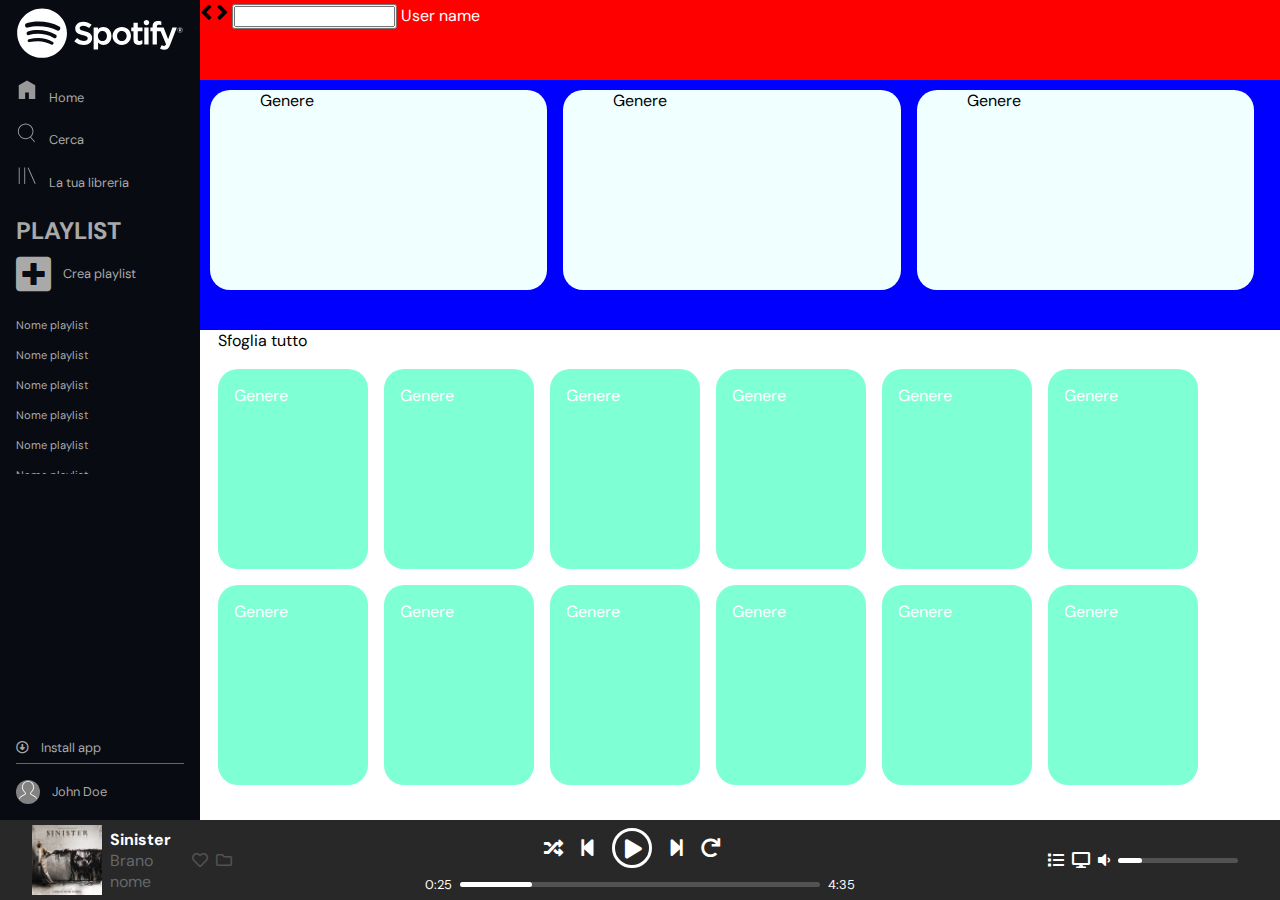
==== cerca.html @ 26ed7e85 "genre item's title position absolute" ====
<!DOCTYPE html>
<html lang="en">
<head>
    <meta charset="UTF-8">
    <meta http-equiv="X-UA-Compatible" content="IE=edge">
    <meta name="viewport" content="width=device-width, initial-scale=1.0">
    <!-- css -->
    <link rel="stylesheet" href="css/style.css">
    <link rel="stylesheet" href="css/search.css">
    <!-- cdnjs icons -->
    <link rel="stylesheet" href="https://cdnjs.cloudflare.com/ajax/libs/font-awesome/5.15.4/css/all.min.css" integrity="sha512-1ycn6IcaQQ40/MKBW2W4Rhis/DbILU74C1vSrLJxCq57o941Ym01SwNsOMqvEBFlcgUa6xLiPY/NS5R+E6ztJQ==" crossorigin="anonymous" referrerpolicy="no-referrer" />
    <!-- GOOGLE FONTS  -->
    <link rel="preconnect" href="https://fonts.googleapis.com">
    <link rel="preconnect" href="https://fonts.gstatic.com" crossorigin>
    <link href="https://fonts.googleapis.com/css2?family=DM+Sans:wght@400;500;700&display=swap" rel="stylesheet"> 
    <!-- title + icon -->
    <title>Boolify Cerca</title>
    <link  rel="shortcut icon" href="img/logo-small.svg" type="logo icon small">
</head>
<body>
    
    <!-- todo container(flex row) aside menu + main content -->
    <section class="flex">
        
        <!-- todo--- ASIDE MENU-->
        <aside class="aside flex ">
            
            <!-- TOP ASIDE MENU : Logo-Home-Playlist -->
            <div class="top-aside">
                
                <!-- LOGO(Aside menu) -->
                <div class="logo">
                    <img src="img/logo.svg" alt="logo spotify">
                    <div class="">
                        <!-- <i class="fab fa-spotify"></i>  -->
                        <object class="logo-spotify grey" data="img/logo-small.svg" type=""></object>
                    </div>
                </div>
                
                <!-- HOME (ASIDE MENU) -->
                <div class="home">
                    <ul>
                        <li>
                            <div class="border-left-line">
                                <object class="grey" data="img/home.svg" type=""></object>
                                <a href="#">Home</a>
                            </div>
                        </li>
                        
                        <li>
                            <div class="border-left-line">
                                <object data="img/search.svg" type=""></object>
                                <a href="cerca.html">Cerca</a>
                            </div>
                        </li>
                        
                        <li>
                            <div class="border-left-line">
                                <object data="img/libreria.svg" type=""></object>
                                <a href="index.html">La tua libreria</a>
                            </div>
                        </li>
                    </ul>
                </div>
                
                <!-- PLAYLIST (Playlist menu) -->
                <div class="playlist">
                    <h2>Playlist</h2>
                    <div class="new-playlist">
                        <i class="fas fa-plus-square"></i>
                        <a href="#">Crea playlist</a>
                    </div>
                    <ul>
                        <li>Nome playlist</li>
                        <li>Nome playlist</li>
                        <li>Nome playlist</li>
                        <li>Nome playlist</li>
                        <li>Nome playlist</li>
                        <li>Nome playlist</li>
                        <li>Nome playlist</li>
                    </ul>
                </div>
                
            </div>
            
            <!-- BOTTOM ASIDE MENU -->
            <div class="bottom-aside ">
                
                <!-- Install app icon  -->
                <div class="install-app border-bottom">
                    <i class="far fa-arrow-alt-circle-down"></i>
                    <a href="#">Install app</a>
                </div>
                
                <!-- User svg img icon  -->
                <div class="user">
                    <object data="img/profile.svg" type=""></object>
                    <a href="#">John Doe</a>
                </div>
                
            </div>
            
        </aside>
        
        <!-- todo--- MAIN content : TOP-BANNER - PLAYLISTS -->
        <section class="main-content">
            
            <div class="top-search">
                <i class="fas fa-angle-left"></i>
                <i class="fas fa-angle-right"></i>
                <button><input type="search"></button>
                <a href="#" class="user-btn">User name</a>
            </div>

            <div class="musical-genres ">

                <div class="container-top-genres flex">

                    <div class="top-genre-item relative">
                        <a href="#" class="absolute title-genre">Genere</a>
                    </div>

                    <div class="top-genre-item  relative">
                        <a href="#" class="absolute title-genre">Genere</a>
                    </div>

                    <div class="top-genre-item  relative">
                        <a href="#" class="absolute title-genre">Genere</a>
                    </div>
                </div>

                <div class="browse">
                    <a href="#">Sfoglia tutto</a>
                </div>

                <div class="container-all-genres flex">                 

                    <div class="genre-item relative">
                        <a href="#" class="absolute genre-item-title">Genere</a>
                    </div>

                    <div class="genre-item relative">
                        <a href="#" class="absolute genre-item-title">Genere</a>
                    </div>


                    <div class="genre-item relative">
                        <a href="#" class="absolute genre-item-title">Genere</a>
                    </div>


                    <div class="genre-item relative">
                        <a href="#" class="absolute genre-item-title">Genere</a>
                    </div>


                    <div class="genre-item relative">
                        <a href="#" class="absolute genre-item-title">Genere</a>
                    </div>


                    <div class="genre-item relative">
                        <a href="#" class="absolute genre-item-title">Genere</a>
                    </div>


                    <div class="genre-item relative">
                        <a href="#" class="absolute genre-item-title">Genere</a>
                    </div>


                    <div class="genre-item relative">
                        <a href="#" class="absolute genre-item-title">Genere</a>
                    </div>


                    <div class="genre-item relative">
                        <a href="#" class="absolute genre-item-title">Genere</a>
                    </div>

                    <div class="genre-item relative">
                        <a href="#" class="absolute genre-item-title">Genere</a>
                    </div>


                    <div class="genre-item relative">
                        <a href="#" class="absolute genre-item-title">Genere</a>
                    </div>

                    <div class="genre-item relative">
                        <a href="#" class="absolute genre-item-title">Genere</a>
                    </div>


                </div>

            </div>
            
        </section>
        
    </section>
    
</main>

<!-- todo-- BOTTOM nav bar fixed(vh)  -->
<footer class="flex bottom-bar">
    
    <!-- !LEFT PLAYER  -->
    <div class="footer-left flex">
        
        <!-- IMG ALBUM -->
        <img class="small-img" src="img/sinister.jpeg" alt="sinister play song">
        
        <!-- BRANO TITLE AND ARTIST -->
        <div class="flex-clm footer-brano-play">
            <h4>Sinister</h4>
            <p>Brano nome</p>
        </div>
        
        <!-- BRANO HEART AND FOLDER -->
        <div class="footer-brano-icons">
            <i class="far fa-heart"></i>
            <i class="far fa-folder"></i>
        </div>
        
    </div>
    
    <!-- ! FOOTER MIDDLE: TOP - BOTTOM -->
    <div class="footer-middle flex-clm ">
        
        <!-- FOOTER MIDDLE TOP PLAYER -->
        <div class="footer-middle-top flex">
            <i class="fas fa-random"></i>
            <i class="fas fa-step-backward"></i>
            <i class="fas fa-play"></i>
            <i class="fas fa-step-forward"></i>
            <i class="fas fa-redo"></i>
        </div>
        
        <!-- FOOTER MIDDLE BOTTOM PROGRESS BAR -->
        <div class="footer-middle-bottom flex">
            <span class="time">0:25</span>
            <div class="progress-bar-big">
                <div class="progress-time relative">
                    <div class="circle absolute">
                        
                    </div>
                </div>
            </div>
            <span class="time">4:35</sapn>
            </div>
            
        </div>
        
        <!-- ! FOOTER RIGHT : ICONS + SMALLER PROGRESS BAR -->
        <div class="footer-right flex">
            
            <!-- icons -->
            <i class="fas fa-list"></i>
            <i class="fas fa-desktop"></i>
            <i class="fas fa-volume-down"></i>
            
            <!-- smaller progress bar -->
            <div class="progress-bar-small">
                <div class="progress-time relative">
                    <div class="circle absolute">
                        
                    </div>
                </div>
            </div>
            
        </div>
        
    </footer>
    
</body>
</html>
---- css/style.css ----
*{
    box-sizing: border-box;
    margin: 0;
    padding: 0;
    font-family: 'DM Sans', sans-serif;
}
/* TODO --------------------COMMON PROPERTIES */
.flex{
    display:flex;
}

h1,h4{
    color: white;
}

p{
    color:#65676c;
}

.fas{
    font-size: 1.5rem;
}

.fa-plus-square{
    font-size: 2.5rem;
    vertical-align: middle;
}

.fa-arrow-alt-circle-down{
    font-size: 0.8rem;
    margin-bottom: .5rem;
}

.logo-spotify{
    display: none;
}

/* border bottom download icon (aside menu) */
.border-bottom{
    border-bottom:1px solid #65676c;
}

.flex-clm{
    display: flex;
    flex-direction: column;
}


/* TODO--------------------------------------------- */

/* ********************!SECTION ASIDE ************/
.aside{
    background-color: #080b12;
    width: 200px;
    height: calc(100vh - 80px);
    color:#a9a9a9;
    justify-content: space-between;
    flex-direction: column;
    overflow: hidden;
}

.aside a{
    text-decoration: none;
    color:#a9a9a9;
    margin-left: .5rem;
    font-size: .8rem;
}

.aside ul{
    list-style: none;
}

.aside object{
    width: 1.4rem;
    vertical-align: baseline;
    filter: invert(.4);
}


/* ?TOP ASIDE: PLAYLIST-LOGO- HOME */
.logo{
    padding:.5rem 1rem;
}

/* *border left on hover */
.border-left-line{
    padding:0 1rem;
}


.playlist{
    padding:0 1rem;
}

.home ul li, .playlist ul li{
    padding: .5rem 0;
    font-size: .7rem;
}


.playlist h2{
    text-transform: uppercase;
    margin-bottom: .5rem;
}


.playlist ul{
    height:calc((100vh - 80px) / 5) ;
    overflow-y: scroll;
    min-height: 32px;
}

.new-playlist{
    margin-bottom:1rem;
}

.home{
    margin-bottom: 1rem;
}

/* ?BOTTOM ASIDE USER AND INSTALL */
.bottom-aside{
    padding: 0 1rem;
}

.bottom-aside .install-app{
    margin-bottom: 1rem;
}

.user  object{
    border-radius: 50%;
    height: 1.5rem;
    width: 1.5rem;
    padding: 1px;
    vertical-align: middle;
    filter: invert(0);
    background-color:#828282;
}

.user{
    margin-bottom: 1rem;
}


/* *******************!SECTION MAIN CONTENT */
/* altezza contenuto centrale - altezza della bottom bar per fissarla */
main{
    height: calc(100vh - 80px);
}

/* scrolla solo la parte a destra  */
.main-content{
    width: calc(100vw - 200px);
    overflow-y: scroll; 
    height: calc(100vh - 80px);
}

/* *******? BANNER : RIGHT BUTTON  flex*/
.top-banner{
    height:80px;
    background-color: #080b12;
    justify-content:end;
    align-items: center;
    padding-right: 2rem;
}

.top-banner > a{
    text-decoration: none;
    color: white;
    text-transform: uppercase;
    font-size: .8rem;
}

/* link background  */
.top-banner > a{
    padding: .5rem 2rem;
    border: .1rem solid white;
    border-radius: 30px;
}

/* ********? MENU LINK CENTER  flex*******/
.list-menu{
    background-color: rgb(20, 25, 34);
    justify-content: center;
    padding: 1.5rem;
}

.list-menu > ul > li{
    list-style: none;
    display: inline-block;
    margin-right: 1rem;
}

.list-menu  li > a{
    text-decoration: none;
    text-transform: uppercase;
    color: #6e7176;
    font-size: .8rem;
}

/* **********?------CARDS-------- */

.playlists-rows{
    background-color:rgb(20, 25, 34);
    padding: 30px;
}

.card > h4,.card > p{
    text-align: center;
}

.title-playlists{
    padding: 10px;
}

/* *flex */ 
.container-cards{
    padding: 10px;
    gap:1.5% 3%;
    flex-wrap: wrap;
    margin-bottom: 2rem;
}
/* cards flex-items */
.card{
    width: calc(100% / 6);
    background-color: #1c222e;
    padding: 8px;
    border-radius: 20px;
    margin-bottom: 1rem;
} 

.card img{
    object-fit: contain;
    width: 100%;
    border-radius: 5%;
}

.img-circle{
    border-radius: 50%;
}


.card h4{
    margin-bottom: .5rem;
}


/* ******************!FOOTER BOTTOM NAV BAR */
/* ?Footer bottom bar flex */
.bottom-bar{
    width: 100%;
    height: 80px;
    min-height: 80px;
    background-color: #282828;
    justify-content: space-between;
    align-items: center;
    padding: 2rem;
}


.bottom-bar > .footer-right{
    width: 200px; 
    align-items: center;
}

.bottom-bar > .footer-left{
    width: 200px;
}


.bottom-bar > .footer-middle{
    width:600px;
}

/* ** size bottom bar's icon */
.bottom-bar i{
    color: white;
    font-size: 1rem;
}

/* ?-----------FOOTER LEFT----------*/
.footer-left{
    align-items: center;
}


.footer-left h4{
    color: white;
}

.footer-left .footer-brano-play{
    margin: 0 .5rem;
}


.footer-brano-icons{
    display: flex;
}

.footer-left .fa-heart{
    color: #525252;
    margin-right: .5rem;
}

.footer-left .fa-folder{
    color:#525252;
}

/* ? ------------FOOTER  MIDDLE--------*/

/* *FOOTER ICONS middle*/
.footer-right i,.footer-middle-top i{
    margin-right: .5rem;
}

.footer-middle-top{
    align-items: center;
    margin-bottom: .5rem;
}

.footer-middle-top > i{
    font-size: 1.2rem;
    margin-right: 1rem;
}

.footer-middle{
    align-items: center;
}


/* flex */
.footer-middle-bottom{
    align-items: center;
    justify-content: center;
    width: 100%;
}


.fa-play{
    width: 2.5rem;
    height: 2.5rem;
    text-align: center;
    vertical-align: middle;
    padding: .5rem 0rem 0 0.2rem;
    border-radius: 50%;
    border: 3px solid white;
}

/* **************** PROGRESS BAR and small circle  */
.progress-bar-big{
    width: 60%;
    min-width:3rem;
    height: 5px;
    border-radius: 30px;
    background-color: #525252;
}

.progress-bar-small{
    width: 60%;
    min-width:3rem;
    height: 5px;
    border-radius: 30px;
    background-color: #525252;
}

.progress-time{
    background-color: white;
    width:  20%;
    height: 5px;
    border-radius: 30px;
}

.circle{
    display: none;
    border-radius: 50%;
    width:1rem;
    height: 1rem;
    background-color:white;
    top: 50%;
    left: 50%;
    transform: translate(-50%,-50%);
    left: 100%;
}
/* ********************************** */

.time{
    margin:0 .5rem;
    font-size: .8rem;
    color: white;
}

.small-img{
    width: 70px;
}

.bottom-bar{
    overflow: hidden;
}

body{
    min-width: 50vh;
    min-height: 50vh;
}
/* todo  ++++++++++++++++++++++++++++++++ HOVER +++++++++++++++++++++++++++++++ */
.relative{
    position: relative;
}
.absolute{
    position: absolute;
}

.center-play{
    top: 50%;
    left: 50%;
    transform: translate(-50%, -50%);
    color: white;
    
    width: 3rem;
    height: 3rem;
    text-align: center;
    vertical-align: middle;
    padding: .5rem 0rem 0 0.2rem;
    border-radius: 50%;
    border: 3px solid white;
}

.container-img-relative > .fa-play{
    display: none;
}

.container-img-relative  > img:hover{
    filter: opacity(.5);
}
.container-img-relative:hover .center-play{
    display: block;
    pointer-events: none;
}

.card img:hover{
    filter: drop-shadow(10px 10px 10px black);
}

.top-banner > a:hover{
    transform: scale(1.3);
}

.list-menu a:hover, .aside a:hover,.playlist li:hover{
    color:white;
}

hr{
    display: none;
}

.list-menu li:hover hr{
    display: block;
    margin: 0 auto;
    width: 50%;
    color: #90d42d;
}

.home > ul > li:hover .border-left-line{
    border-left: 1px solid #90d42d;
}

.fa-play:hover{
    transform: scale(1.2);
}

.footer-left .fa-heart:hover{
    color:white;
}

.footer-left .fa-folder:hover{
    color:white;
}

.progress-time:hover .circle{
    display: block;
    
}

.progress-time:hover {
    background-color: #90d42d;
}



/* ! _____________________LARGE__________ */
@media screen and (min-width:992px) and (max-width:1199px) {
    
    /* ? img cards */
    .container-cards{
        padding: 10px;
        gap:1.5% 3%;
        flex-wrap: wrap;
        margin-bottom: 2rem;
    }
    /* ?cards flex-items */
    .card{
        width: calc(100% / 6);
        margin-bottom: 1rem;
        
    } 
    /* ?+++++++ */
}

/* !_____________________MEDIUM__________ */
@media  screen and (min-width:768px) and (max-width:991px) {

    /* ? LIST MENU  flex*/
    .list-menu{
        flex-wrap: wrap;
        justify-content: center;
    }
    
    .list-menu > ul{
        text-align: center;
    }

    .playlists-rows{
        padding: 0;
    }
    
    /* ? ----- CARDS IMG --- */

    .container-cards{
        padding: 10px;
        gap:0;
        flex-wrap: wrap;
    }
    /* cards flex-items */
    .card{
        width: calc((100% / 4) - 2rem);
        margin:0 .5rem 1rem;
    } 

    /* ?++++++ */
    
}

/* !_____________________SMALL___________ */
@media  screen and (min-width:577px) and (max-width:767px) {
    
    /* ? LIST MENU flex*/
    .list-menu{
        flex-wrap: wrap;
        justify-content: center;
    }
    
    .list-menu > ul{
        text-align: center;
    }

    .top-banner > a:hover{
        transform: scale(1.1);
    }
    
    /* ? cards img*/
    .container-cards{
        padding: 10px;
        gap:0;
        flex-wrap: wrap;
    }
    /* cards flex-items */
    .card{
        width: calc((100% / 2) - 2rem);
        margin:0 1rem 1rem;
    } 
    /* ? +++++++++ */
    
    /* ? FOOTER */
    
    .footer-left {
        flex: wrap;
    }
    
    .footer-brano-icons{
        flex-direction: column;
    }

    .footer-left .footer-brano-icons .fa-heart{
        margin:0 .3rem .3rem 0;
    }
}

/* !____________________EXTRA SMALL______ */
@media screen and (max-width:576px) {
    
    /* ?   ASIDE MENU--- */
    .aside{
        width: 50px;
        align-items: center;
        text-align: center;
    }
    
    .logo > img{
        display: none;
    }

    .home,.logo{
        margin-bottom: 0;
    }

    .logo{
        margin-bottom: 0;
        padding: .5rem 0 .5rem .5rem;
    }

    .border-left-line{
        padding-left:.9rem;
    }
    
    .logo-spotify{
        display:block;
        font-size: 1.5rem;
    }
    
    .aside a,.playlist{
        display: none;
    }
    
    /* border bottom download icon */
    .border-bottom{
        border-bottom: none;
    }

    .border-left-line{
        padding-left: .5rem;
    }
    
    /* ?  LIST MENU flex*/

    .top-banner > a:hover{
        transform: scale(1.1);
    }

    .list-menu{
        flex-wrap: wrap;
        justify-content: center;
    }
    
    .list-menu > ul{
        text-align: center;
    }

    .main-content{
        width: calc(100vw - 50px);
    }
    

    /* ? CARDS IMG */
    /* ?modifiche images-cards */

    .container-cards{
        padding: 10px;
        gap:0;
        flex-wrap: wrap;
    }

    /* cards flex-items */
    .card{
        width:calc((100% / 2) - 2rem);
        margin:0 1rem 2rem;
    } 

    .card img{
        width: 100%;
        object-fit: contain;
    }
    

    /*  ?-----FOOTER---- */

    footer{
        justify-content: center;
    }

    .footer-middle{
        margin: 0 .5rem;
    }
    .time{
        font-size: .7rem;
    }
    
    .footer-left{
        min-width: auto;
    }

    .footer-brano-icons{
        flex-direction: column;  
    }

    .footer-left .footer-brano-icons .fa-heart{
        margin:0 .3rem .3rem 0;
    }
    
}
---- css/search.css ----
a{
    text-decoration: none;
    color:white;
}

.top-search{
    height: 80px;
    background-color: red;
}

.container-top-genres{
    height: 250px;
    background-color: blue;
    padding: 10px;
}

.top-genre-item {
    height: 200px;
    width: 400px;
    border-radius: 20px; 
    background-color: azure;
    margin-right: 1rem;
}

.title-genre {
    top: 0;
    left: 50px;
    z-index: 1;
    color: black;
}

.browse a{
    color:black;
    padding: 10px;
    margin: .5rem;
}

.container-all-genres{
    padding: 10px;
    flex-wrap: wrap;
}

.genre-item{
    background-color: aquamarine;
    height: 200px;
    width: 150px;
    margin:.5rem .5rem ;
    border-radius: 20px;
}

.genre-item-title{
    top: 1rem;
    left: 1rem;
}
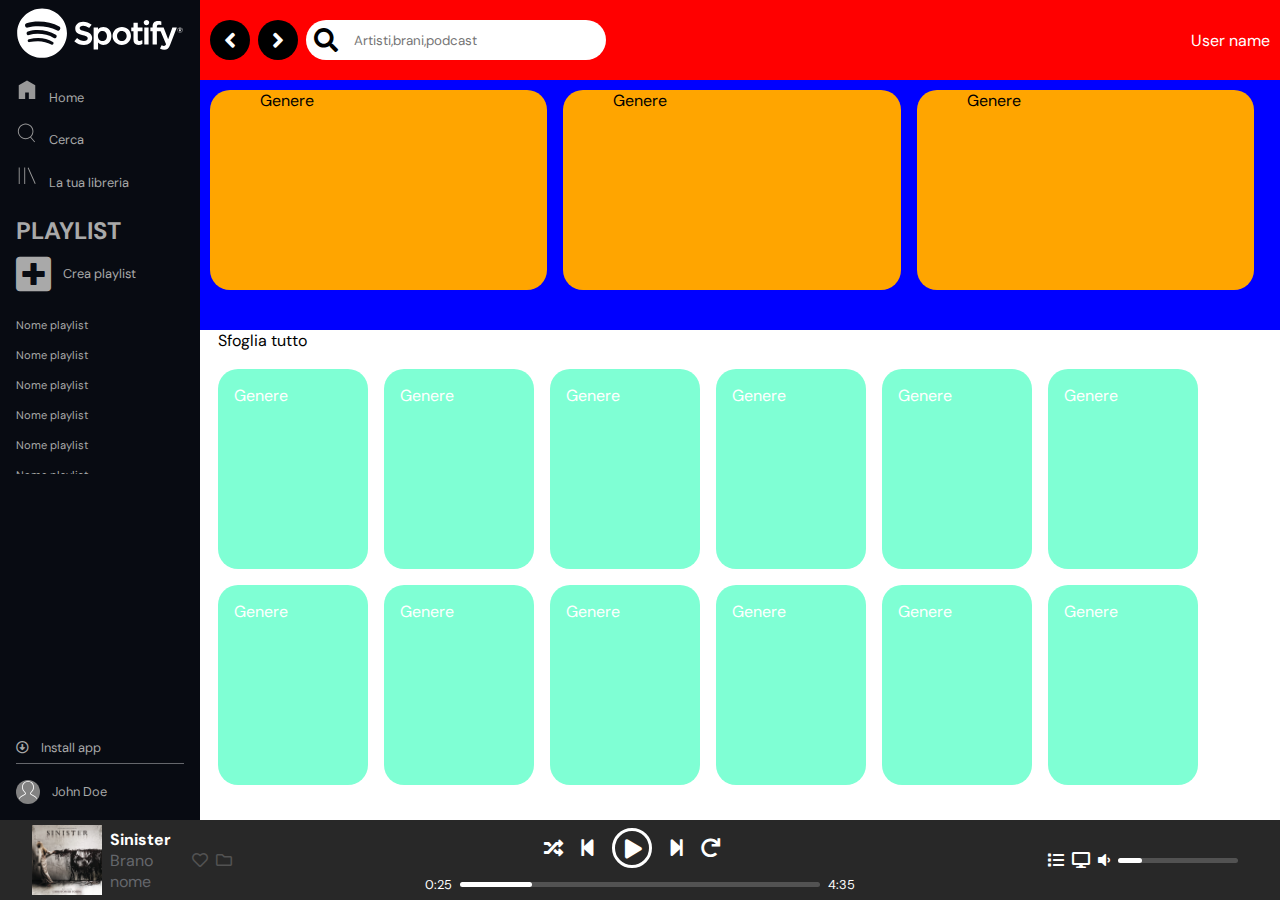
==== commit 0e799e91: "search bar and button" ====
--- a/cerca.html
+++ b/cerca.html
@@ -105,11 +105,20 @@
         <!-- todo--- MAIN content : TOP-BANNER - PLAYLISTS -->
         <section class="main-content">
             
-            <div class="top-search">
-                <i class="fas fa-angle-left"></i>
-                <i class="fas fa-angle-right"></i>
-                <button><input type="search"></button>
-                <a href="#" class="user-btn">User name</a>
+            <div class="top-search flex">
+                <div class="top-search-left-item flex">
+                    <i class="fas fa-angle-left"></i>
+                    <i class="fas fa-angle-right"></i>
+
+                    <div class="relative">
+                        <input class="absolute search-box" type="search" placeholder="Artisti,brani,podcast" >
+                        <i class="absolute fas fa-search"></i>
+                    </div>
+                </div>
+
+                <div class="top-search-right-item">
+                    <a href="#" class="user-btn">User name</a>
+                </div>
             </div>
 
             <div class="musical-genres ">
--- a/css/search.css
+++ b/css/search.css
@@ -3,22 +3,55 @@
     color:white;
 }
 
+/* !_________________________ SEARCH_____________ */
 .top-search{
     height: 80px;
     background-color: red;
+    justify-content: space-between;
+    align-items:center ;
+    padding: 10px;
 }
 
+.top-search-left-item > i{
+    background-color: black;
+    width: 2.5rem;
+    height: 2.5rem;
+    border-radius: 2.5rem;
+    text-align: center;
+    line-height: 2.5rem;
+    vertical-align: middle;
+    color: white;
+    margin-right: .5rem;
+}
+
+.top-search-left-item input{
+    border-radius: 20px;
+    height: 40px;
+    width: 300px;
+    border: none;
+    padding-left: 3rem;
+}
+
+.fa-search{
+    color: black;
+    height: 4rem;
+    padding: .5rem;
+}
+
+/* ! _______________YOUR TOP GENRES_____________*/
 .container-top-genres{
     height: 250px;
     background-color: blue;
     padding: 10px;
+    overflow-x: scroll;
+    flex-shrink: 0;
 }
 
 .top-genre-item {
     height: 200px;
     width: 400px;
     border-radius: 20px; 
-    background-color: azure;
+    background-color:orange;
     margin-right: 1rem;
 }
 
@@ -34,6 +67,8 @@
     padding: 10px;
     margin: .5rem;
 }
+
+/* ! _______________________ ALL GENRES_______________*/
 
 .container-all-genres{
     padding: 10px;
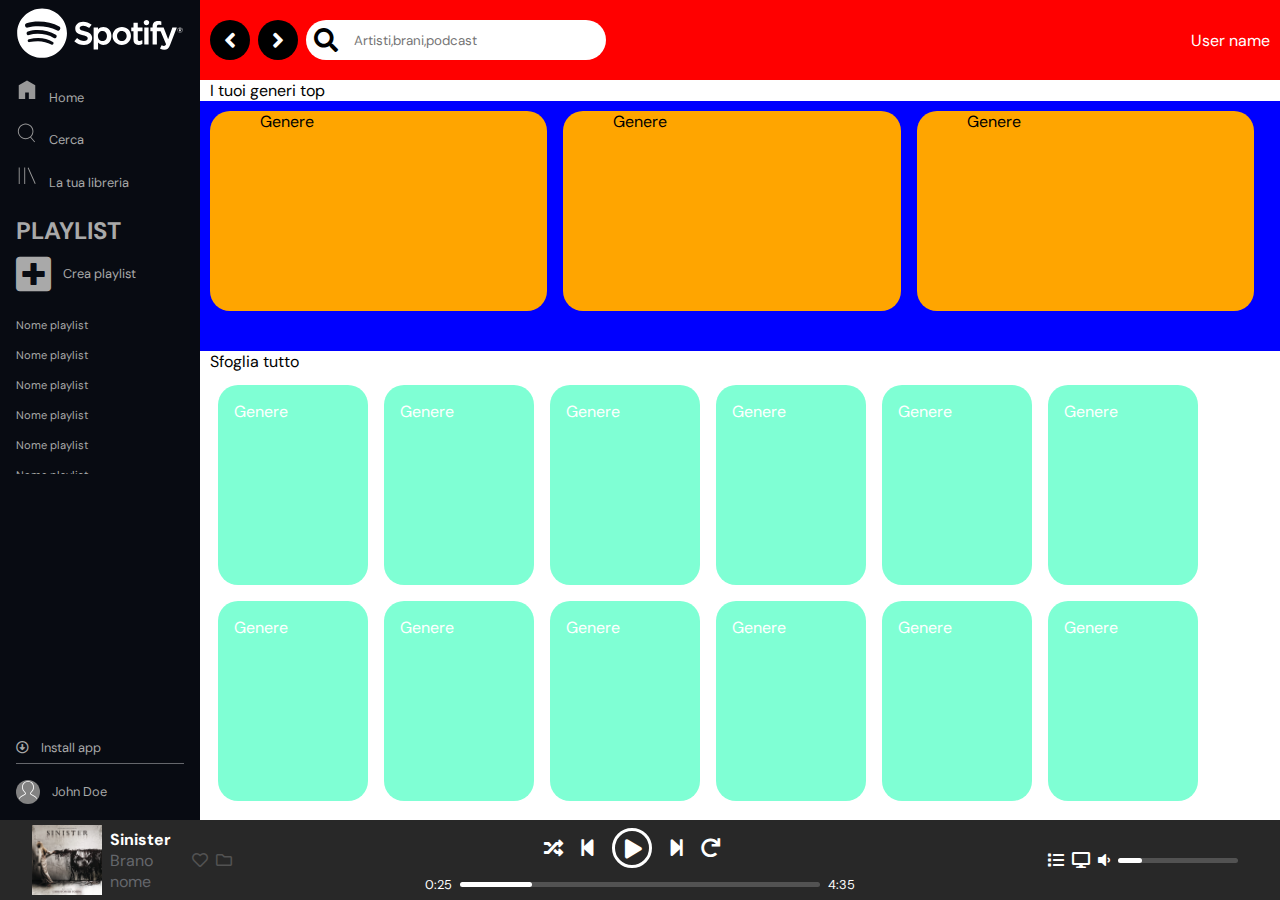
==== commit 0b973117: "title top genres and all genres" ====
--- a/cerca.html
+++ b/cerca.html
@@ -123,6 +123,10 @@
 
             <div class="musical-genres ">
 
+                <div class="title-top-genres">
+                    <a href="#">I tuoi generi top</a>
+                </div>
+
                 <div class="container-top-genres flex">
 
                     <div class="top-genre-item relative">
@@ -138,7 +142,7 @@
                     </div>
                 </div>
 
-                <div class="browse">
+                <div class="title-all-genres">
                     <a href="#">Sfoglia tutto</a>
                 </div>
 
--- a/css/search.css
+++ b/css/search.css
@@ -39,6 +39,12 @@
 }
 
 /* ! _______________YOUR TOP GENRES_____________*/
+
+.title-top-genres a{
+    color: black;
+    padding: 10px;
+}
+
 .container-top-genres{
     height: 250px;
     background-color: blue;
@@ -70,8 +76,13 @@
 
 /* ! _______________________ ALL GENRES_______________*/
 
+.title-all-genres a{
+    color: black;
+    padding: 10px ;
+}
+
 .container-all-genres{
-    padding: 10px;
+    padding: 5px 10px;
     flex-wrap: wrap;
 }
 
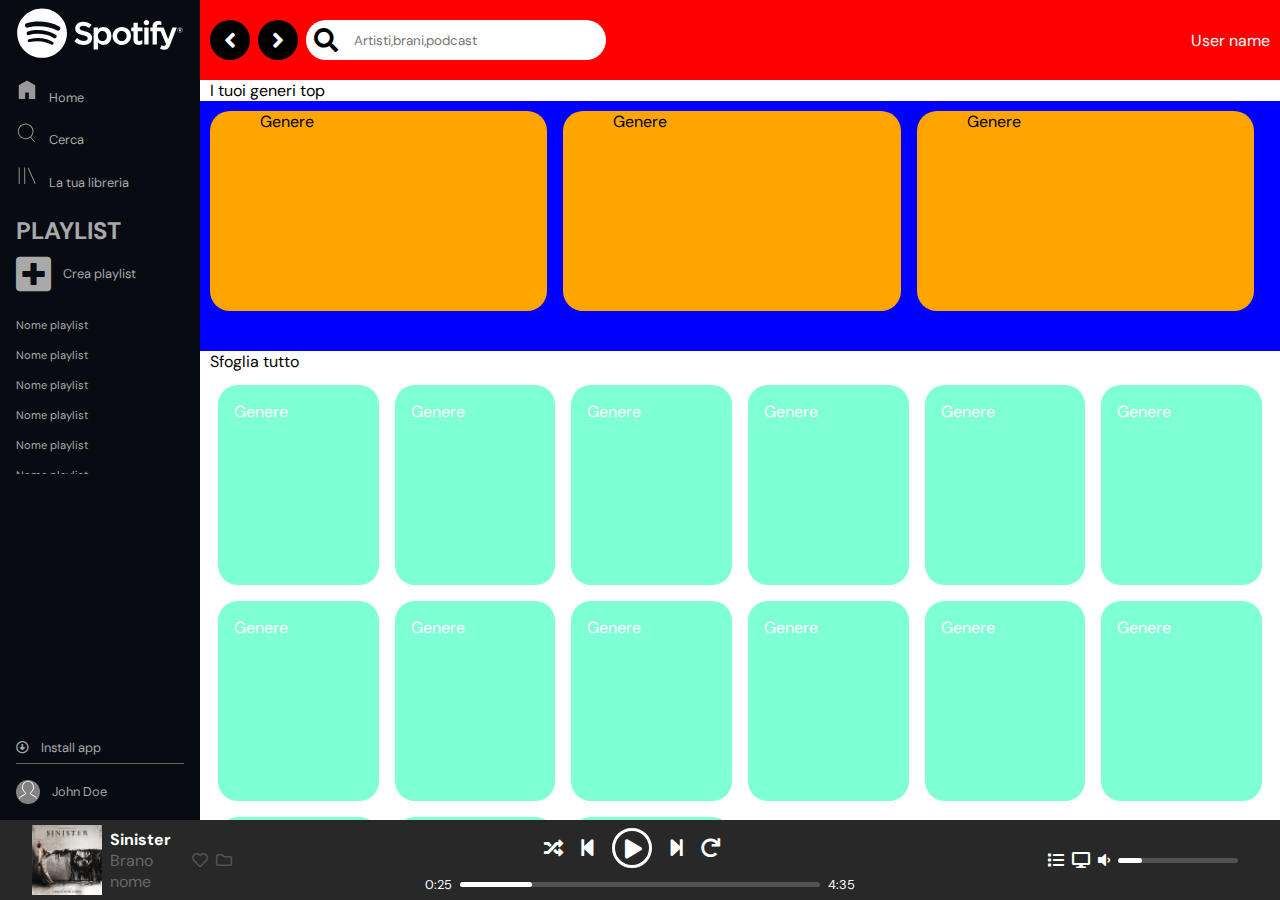
==== commit 18885739: "media queries- all genre item" ====
--- a/cerca.html
+++ b/cerca.html
@@ -105,6 +105,7 @@
         <!-- todo--- MAIN content : TOP-BANNER - PLAYLISTS -->
         <section class="main-content">
             
+            <!-- ! TOP SEARCH BAR  -->
             <div class="top-search flex">
                 <div class="top-search-left-item flex">
                     <i class="fas fa-angle-left"></i>
@@ -123,6 +124,7 @@
 
             <div class="musical-genres ">
 
+                <!-- ! TOP GENRES -->
                 <div class="title-top-genres">
                     <a href="#">I tuoi generi top</a>
                 </div>
@@ -142,65 +144,78 @@
                     </div>
                 </div>
 
+                <!-- ! ALL GENRES -->
                 <div class="title-all-genres">
                     <a href="#">Sfoglia tutto</a>
                 </div>
 
                 <div class="container-all-genres flex">                 
 
-                    <div class="genre-item relative">
-                        <a href="#" class="absolute genre-item-title">Genere</a>
-                    </div>
-
-                    <div class="genre-item relative">
-                        <a href="#" class="absolute genre-item-title">Genere</a>
-                    </div>
-
-
-                    <div class="genre-item relative">
-                        <a href="#" class="absolute genre-item-title">Genere</a>
-                    </div>
-
-
-                    <div class="genre-item relative">
-                        <a href="#" class="absolute genre-item-title">Genere</a>
-                    </div>
-
-
-                    <div class="genre-item relative">
-                        <a href="#" class="absolute genre-item-title">Genere</a>
-                    </div>
-
-
-                    <div class="genre-item relative">
-                        <a href="#" class="absolute genre-item-title">Genere</a>
-                    </div>
-
-
-                    <div class="genre-item relative">
-                        <a href="#" class="absolute genre-item-title">Genere</a>
-                    </div>
-
-
-                    <div class="genre-item relative">
-                        <a href="#" class="absolute genre-item-title">Genere</a>
-                    </div>
-
-
-                    <div class="genre-item relative">
-                        <a href="#" class="absolute genre-item-title">Genere</a>
-                    </div>
-
-                    <div class="genre-item relative">
-                        <a href="#" class="absolute genre-item-title">Genere</a>
-                    </div>
-
-
-                    <div class="genre-item relative">
-                        <a href="#" class="absolute genre-item-title">Genere</a>
-                    </div>
-
-                    <div class="genre-item relative">
+                    <div class="all-genre-item relative">
+                        <a href="#" class="absolute genre-item-title">Genere</a>
+                    </div>
+
+                    <div class="all-genre-item relative">
+                        <a href="#" class="absolute genre-item-title">Genere</a>
+                    </div>
+
+
+                    <div class="all-genre-item relative">
+                        <a href="#" class="absolute genre-item-title">Genere</a>
+                    </div>
+
+
+                    <div class="all-genre-item relative">
+                        <a href="#" class="absolute genre-item-title">Genere</a>
+                    </div>
+
+
+                    <div class="all-genre-item relative">
+                        <a href="#" class="absolute genre-item-title">Genere</a>
+                    </div>
+
+
+                    <div class="all-genre-item relative">
+                        <a href="#" class="absolute genre-item-title">Genere</a>
+                    </div>
+
+
+                    <div class="all-genre-item relative">
+                        <a href="#" class="absolute genre-item-title">Genere</a>
+                    </div>
+
+
+                    <div class="all-genre-item relative">
+                        <a href="#" class="absolute genre-item-title">Genere</a>
+                    </div>
+
+
+                    <div class="all-genre-item relative">
+                        <a href="#" class="absolute genre-item-title">Genere</a>
+                    </div>
+
+                    <div class="all-genre-item relative">
+                        <a href="#" class="absolute genre-item-title">Genere</a>
+                    </div>
+
+
+                    <div class="all-genre-item relative">
+                        <a href="#" class="absolute genre-item-title">Genere</a>
+                    </div>
+
+                    <div class="all-genre-item relative">
+                        <a href="#" class="absolute genre-item-title">Genere</a>
+                    </div>
+
+                    <div class="all-genre-item relative">
+                        <a href="#" class="absolute genre-item-title">Genere</a>
+                    </div>
+
+                    <div class="all-genre-item relative">
+                        <a href="#" class="absolute genre-item-title">Genere</a>
+                    </div>
+
+                    <div class="all-genre-item relative">
                         <a href="#" class="absolute genre-item-title">Genere</a>
                     </div>
 
--- a/css/search.css
+++ b/css/search.css
@@ -82,19 +82,69 @@
 }
 
 .container-all-genres{
-    padding: 5px 10px;
+    padding: 5px 10px; 
     flex-wrap: wrap;
 }
 
-.genre-item{
+/* ? felx */
+.all-genre-item{
     background-color: aquamarine;
+    width: calc((100% / 6) - 1rem);
     height: 200px;
-    width: 150px;
     margin:.5rem .5rem ;
     border-radius: 20px;
+    flex-shrink: 0;
+    
 }
 
 .genre-item-title{
     top: 1rem;
     left: 1rem;
-}+}
+
+
+/* ! _____________________LARGE__________ */
+@media screen and (min-width:992px) and (max-width:1199px) {
+    
+
+    /* ? ALL GENRE ITEM */
+    /* ? felx */
+    .all-genre-item{
+        background-color: aquamarine;
+        width: calc((100% / 6) - 1rem);
+        height: 200px;
+        margin:.5rem .5rem ;
+        border-radius: 20px;
+        flex-shrink: 0;
+        
+    }
+
+}
+
+/* !_____________________MEDIUM__________ */
+@media  screen and (min-width:768px) and (max-width:991px) {
+       /* ? ALL GENRE ITEM */
+    /* ? felx */
+    .all-genre-item{
+        background-color: aquamarine;
+        width: calc((100% / 4) - 1rem);
+        height: 200px;
+        margin:.5rem .5rem ;
+        border-radius: 20px;
+        flex-shrink: 0;
+        
+    } 
+}
+
+/* !_____________________SMALL___________ */
+@media  screen and (min-width:577px) and (max-width:767px) {
+    
+  
+}
+
+/* !____________________EXTRA SMALL______ */
+@media screen and (max-width:576px) {
+ 
+}
+
+
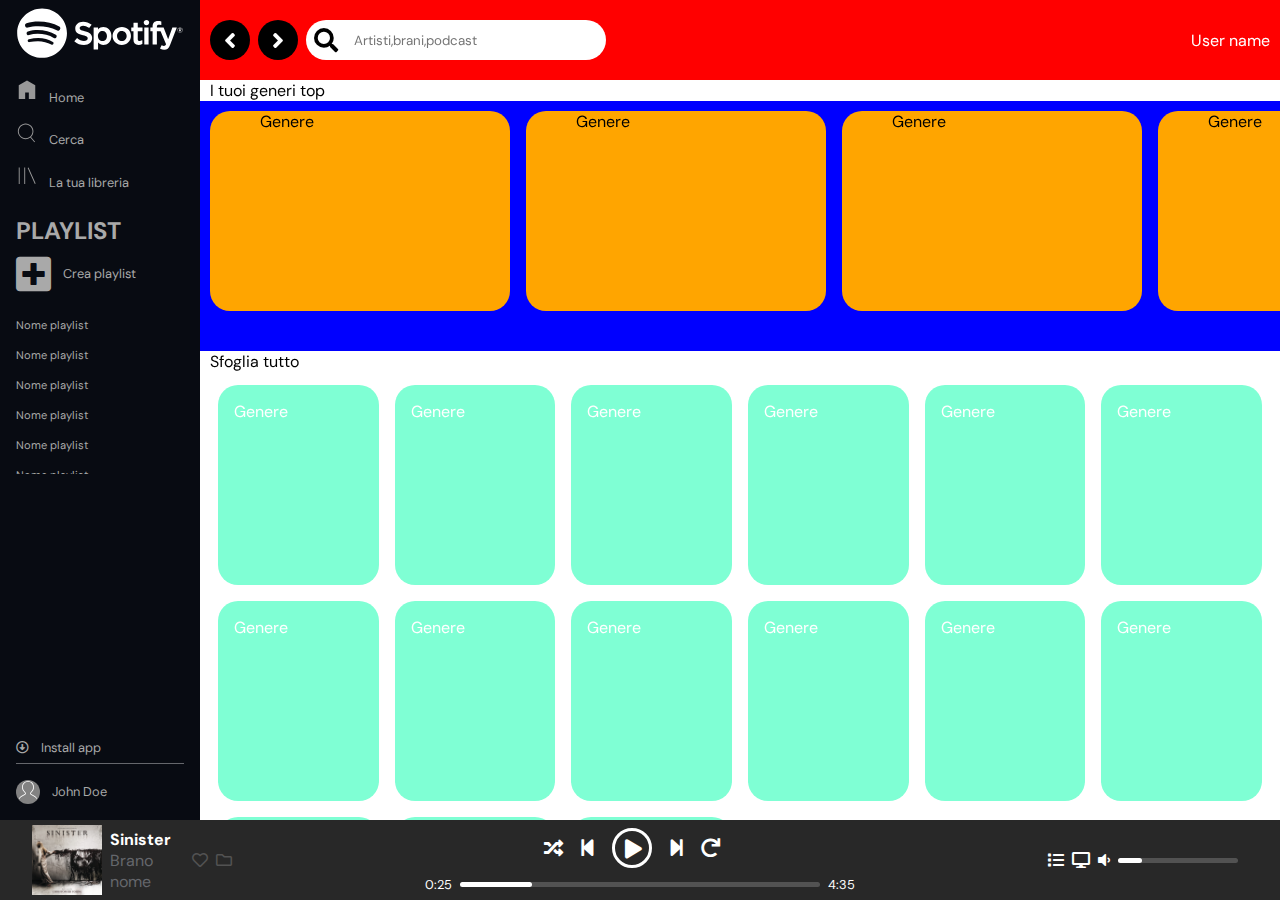
==== commit 50b19369: "top generi overflow + shrink + width|height" ====
--- a/cerca.html
+++ b/cerca.html
@@ -142,6 +142,14 @@
                     <div class="top-genre-item  relative">
                         <a href="#" class="absolute title-genre">Genere</a>
                     </div>
+
+                    <div class="top-genre-item  relative">
+                        <a href="#" class="absolute title-genre">Genere</a>
+                    </div>
+
+                    <div class="top-genre-item  relative">
+                        <a href="#" class="absolute title-genre">Genere</a>
+                    </div>
                 </div>
 
                 <!-- ! ALL GENRES -->
--- a/css/style.css
+++ b/css/style.css
@@ -398,7 +398,7 @@
 }
 
 body{
-    min-width: 50vh;
+    min-width: 50vw;
     min-height: 50vh;
 }
 /* todo  ++++++++++++++++++++++++++++++++ HOVER +++++++++++++++++++++++++++++++ */
--- a/css/search.css
+++ b/css/search.css
@@ -1,3 +1,15 @@
+*{
+    box-sizing: border-box;
+    margin: 0;
+    padding: 0;
+}
+
+body{
+    min-width: 50vw;
+    min-height: 50vh;
+    overflow: hidden;
+}
+
 a{
     text-decoration: none;
     color:white;
@@ -50,15 +62,16 @@
     background-color: blue;
     padding: 10px;
     overflow-x: scroll;
-    flex-shrink: 0;
 }
 
 .top-genre-item {
     height: 200px;
-    width: 400px;
+    /* width: calc((100% / 3) - 2rem); */ 
+    width: 300px;
     border-radius: 20px; 
     background-color:orange;
     margin-right: 1rem;
+    flex-shrink: 0;
 }
 
 .title-genre {
@@ -119,6 +132,7 @@
         
     }
 
+
 }
 
 /* !_____________________MEDIUM__________ */
@@ -134,17 +148,43 @@
         flex-shrink: 0;
         
     } 
+
+  
 }
 
 /* !_____________________SMALL___________ */
 @media  screen and (min-width:577px) and (max-width:767px) {
-    
+    /* ? ALL GENRE ITEM */
+    /* ? felx */
+    .all-genre-item{
+        background-color: aquamarine;
+        width: calc((100% / 4) - 1rem);
+        height: 200px;
+        margin:.5rem .5rem ;
+        border-radius: 20px;
+        flex-shrink: 0;
+        
+    }
+
+
   
 }
 
 /* !____________________EXTRA SMALL______ */
 @media screen and (max-width:576px) {
- 
+
+    /* ? ALL GENRE ITEM */
+    /* ? felx */
+    .all-genre-item{
+        background-color: aquamarine;
+        width: calc((100% / 2) - 1rem);
+        height: 200px;
+        margin:.5rem .5rem ;
+        border-radius: 20px;
+        flex-shrink: 0;
+        
+    }
+
 }
 
 
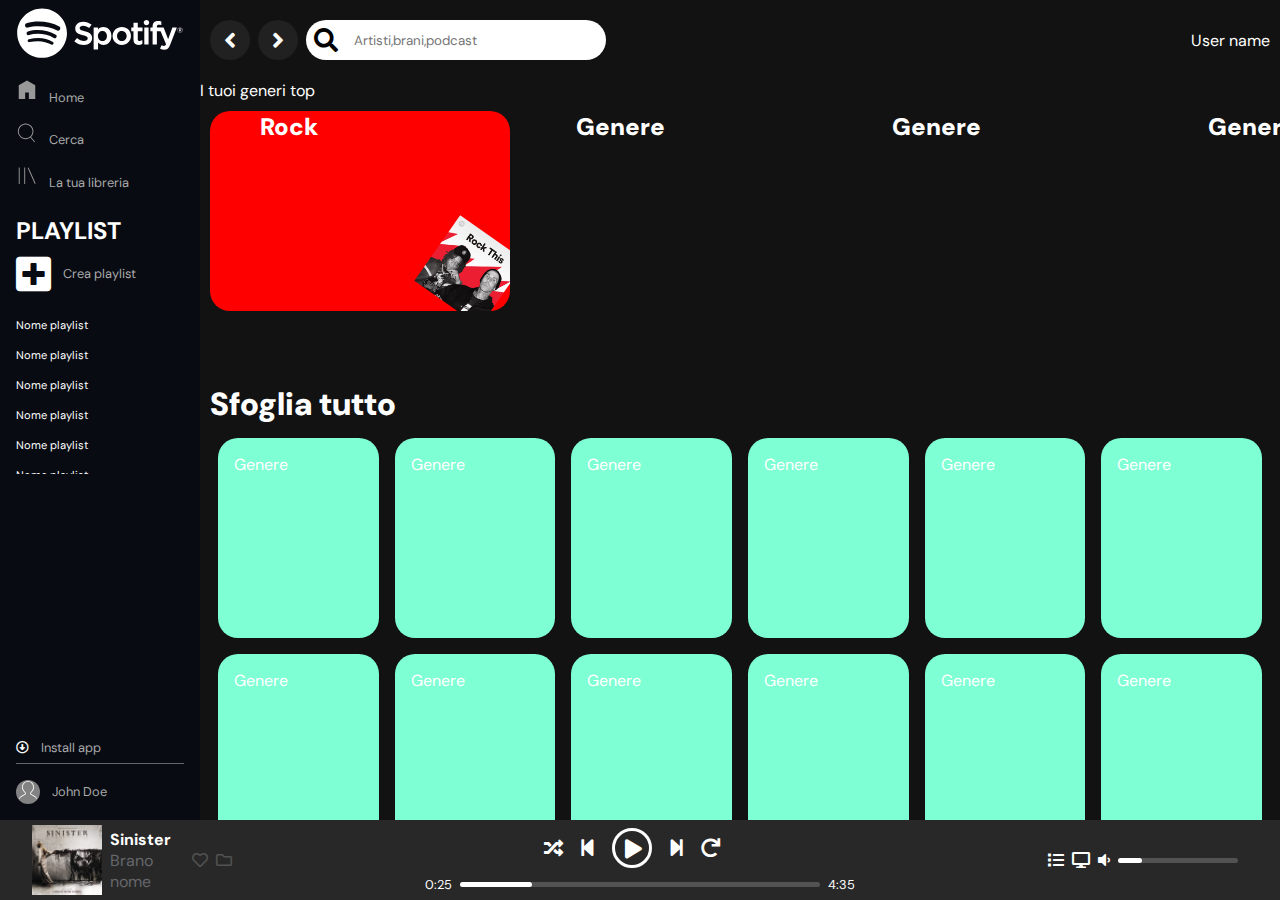
==== commit 85a2b5ef: "background color" ====
--- a/cerca.html
+++ b/cerca.html
@@ -131,8 +131,9 @@
 
                 <div class="container-top-genres flex">
 
-                    <div class="top-genre-item relative">
-                        <a href="#" class="absolute title-genre">Genere</a>
+                    <div class="top-genre-item relative rock">
+                        <img src="img/toprock.jpg" alt="" class="absolute">
+                        <a href="#" class="absolute title-genre">Rock</a>
                     </div>
 
                     <div class="top-genre-item  relative">
--- a/css/search.css
+++ b/css/search.css
@@ -2,6 +2,7 @@
     box-sizing: border-box;
     margin: 0;
     padding: 0;
+    color: white;
 }
 
 body{
@@ -12,27 +13,28 @@
 
 a{
     text-decoration: none;
-    color:white;
+}
+
+.main-content{
+    background-color: #121212;
 }
 
 /* !_________________________ SEARCH_____________ */
 .top-search{
     height: 80px;
-    background-color: red;
     justify-content: space-between;
     align-items:center ;
     padding: 10px;
 }
 
 .top-search-left-item > i{
-    background-color: black;
+    background-color: rgb(34, 33, 33);
     width: 2.5rem;
     height: 2.5rem;
     border-radius: 2.5rem;
     text-align: center;
     line-height: 2.5rem;
     vertical-align: middle;
-    color: white;
     margin-right: .5rem;
 }
 
@@ -52,16 +54,16 @@
 
 /* ! _______________YOUR TOP GENRES_____________*/
 
-.title-top-genres a{
-    color: black;
+.title-all-genres a{
     padding: 10px;
+    font-size: 2rem;
 }
 
 .container-top-genres{
     height: 250px;
-    background-color: blue;
     padding: 10px;
     overflow-x: scroll;
+    margin-bottom: 2rem;
 }
 
 .top-genre-item {
@@ -69,29 +71,42 @@
     /* width: calc((100% / 3) - 2rem); */ 
     width: 300px;
     border-radius: 20px; 
-    background-color:orange;
     margin-right: 1rem;
     flex-shrink: 0;
+    overflow: hidden;
+    
+}
+
+.top-genre-item a{
+    font-size: 1.5rem;
+    font-weight: 900;
+}
+
+.rock{
+    background-color: red;
+}
+
+.top-genre-item > img{
+    width: 80px;
+    height: 80px;
+    transform: rotate(35deg);
+    bottom:0;
+    right: 0;
+    
 }
 
 .title-genre {
     top: 0;
     left: 50px;
     z-index: 1;
-    color: black;
-}
-
-.browse a{
-    color:black;
-    padding: 10px;
-    margin: .5rem;
 }
 
 /* ! _______________________ ALL GENRES_______________*/
 
 .title-all-genres a{
-    color: black;
     padding: 10px ;
+    font-weight: 900;
+
 }
 
 .container-all-genres{
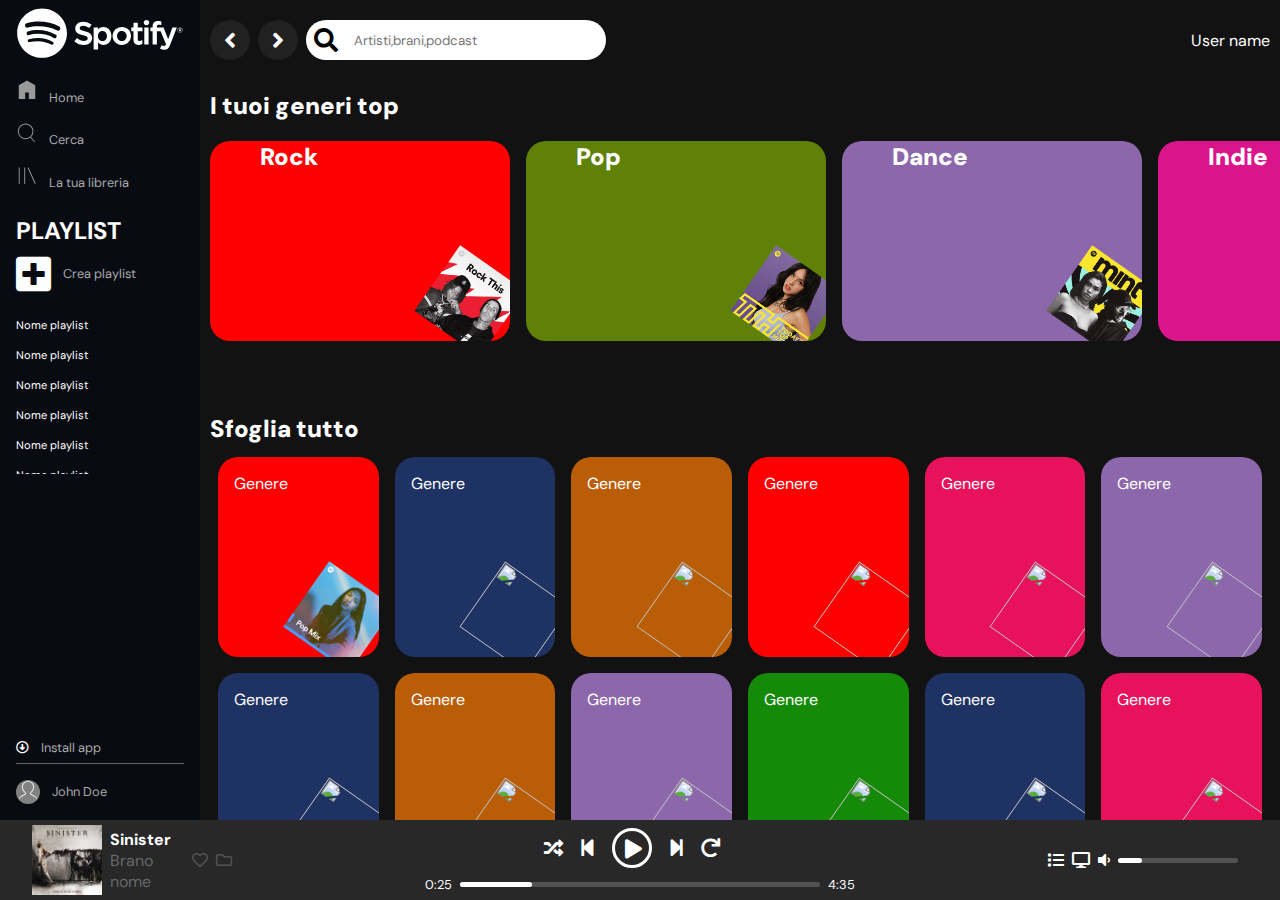
==== commit 587b7cdd: "all-genre-item background colors" ====
--- a/cerca.html
+++ b/cerca.html
@@ -136,20 +136,24 @@
                         <a href="#" class="absolute title-genre">Rock</a>
                     </div>
 
-                    <div class="top-genre-item  relative">
-                        <a href="#" class="absolute title-genre">Genere</a>
-                    </div>
-
-                    <div class="top-genre-item  relative">
-                        <a href="#" class="absolute title-genre">Genere</a>
-                    </div>
-
-                    <div class="top-genre-item  relative">
-                        <a href="#" class="absolute title-genre">Genere</a>
-                    </div>
-
-                    <div class="top-genre-item  relative">
-                        <a href="#" class="absolute title-genre">Genere</a>
+                    <div class="top-genre-item pop relative">
+                        <img src="img/poptop.jpg" alt="pop" class="absolute">
+                        <a href="#" class="absolute title-genre">Pop</a>
+                    </div>
+
+                    <div class="top-genre-item dance relative">
+                        <img src="img/dancetop.jpg" alt="dance" class="absolute">
+                        <a href="#" class="absolute title-genre">Dance</a>
+                    </div>
+
+                    <div class="top-genre-item indie relative">
+                        <img src="img/topindie.jpg" alt="" class="absolute">
+                        <a href="#" class="absolute title-genre">Indie</a>
+                    </div>
+
+                    <div class="top-genre-item electronic relative">
+                        <img src="img/foals.jpg" alt="foals" class="absolute">
+                        <a href="#" class="absolute title-genre">Electronic</a>
                     </div>
                 </div>
 
@@ -160,71 +164,86 @@
 
                 <div class="container-all-genres flex">                 
 
-                    <div class="all-genre-item relative">
-                        <a href="#" class="absolute genre-item-title">Genere</a>
-                    </div>
-
-                    <div class="all-genre-item relative">
-                        <a href="#" class="absolute genre-item-title">Genere</a>
-                    </div>
-
-
-                    <div class="all-genre-item relative">
-                        <a href="#" class="absolute genre-item-title">Genere</a>
-                    </div>
-
-
-                    <div class="all-genre-item relative">
-                        <a href="#" class="absolute genre-item-title">Genere</a>
-                    </div>
-
-
-                    <div class="all-genre-item relative">
-                        <a href="#" class="absolute genre-item-title">Genere</a>
-                    </div>
-
-
-                    <div class="all-genre-item relative">
-                        <a href="#" class="absolute genre-item-title">Genere</a>
-                    </div>
-
-
-                    <div class="all-genre-item relative">
-                        <a href="#" class="absolute genre-item-title">Genere</a>
-                    </div>
-
-
-                    <div class="all-genre-item relative">
-                        <a href="#" class="absolute genre-item-title">Genere</a>
-                    </div>
-
-
-                    <div class="all-genre-item relative">
-                        <a href="#" class="absolute genre-item-title">Genere</a>
-                    </div>
-
-                    <div class="all-genre-item relative">
-                        <a href="#" class="absolute genre-item-title">Genere</a>
-                    </div>
-
-
-                    <div class="all-genre-item relative">
-                        <a href="#" class="absolute genre-item-title">Genere</a>
-                    </div>
-
-                    <div class="all-genre-item relative">
-                        <a href="#" class="absolute genre-item-title">Genere</a>
-                    </div>
-
-                    <div class="all-genre-item relative">
-                        <a href="#" class="absolute genre-item-title">Genere</a>
-                    </div>
-
-                    <div class="all-genre-item relative">
-                        <a href="#" class="absolute genre-item-title">Genere</a>
-                    </div>
-
-                    <div class="all-genre-item relative">
+                    <div class="all-genre-item foryou relative red">
+                        <img src="img/allForYou.png" alt="you" class="absolute">
+                        <a href="#" class="absolute genre-item-title">Genere</a>
+                    </div>
+
+                    <div class="all-genre-item relative blue">
+                        <img src="" alt="" class="absolute">
+                        <a href="#" class="absolute genre-item-title">Genere</a>
+                    </div>
+
+
+                    <div class="all-genre-item relative orange">
+                        <img src="" alt="" class="absolute">
+                        <a href="#" class="absolute genre-item-title">Genere</a>
+                    </div>
+
+
+                    <div class="all-genre-item relative red">
+                        <img src="" alt="" class="absolute">
+                        <a href="#" class="absolute genre-item-title">Genere</a>
+                    </div>
+
+
+                    <div class="all-genre-item relative salmon">
+                        <img src="" alt="" class="absolute">
+                        <a href="#" class="absolute genre-item-title">Genere</a>
+                    </div>
+
+
+                    <div class="all-genre-item relative violet">
+                        <img src="" alt="" class="absolute">
+                        <a href="#" class="absolute genre-item-title">Genere</a>
+                    </div>
+
+
+                    <div class="all-genre-item relative blue">
+                        <img src="" alt="" class="absolute">
+                        <a href="#" class="absolute genre-item-title">Genere</a>
+                    </div>
+
+
+                    <div class="all-genre-item relative orange">
+                        <img src="" alt="" class="absolute">
+                        <a href="#" class="absolute genre-item-title">Genere</a>
+                    </div>
+
+
+                    <div class="all-genre-item relative  violet">
+                        <img src="" alt="" class="absolute">
+                        <a href="#" class="absolute genre-item-title">Genere</a>
+                    </div>
+
+                    <div class="all-genre-item relative green">
+                        <img src="" alt="" class="absolute">
+                        <a href="#" class="absolute genre-item-title">Genere</a>
+                    </div>
+
+
+                    <div class="all-genre-item relative blue">
+                        <img src="" alt="" class="absolute">
+                        <a href="#" class="absolute genre-item-title">Genere</a>
+                    </div>
+
+                    <div class="all-genre-item relative salmon">
+                        <img src="" alt="" class="absolute">
+                        <a href="#" class="absolute genre-item-title">Genere</a>
+                    </div>
+
+                    <div class="all-genre-item relative violet">
+                        <img src="" alt="" class="absolute">
+                        <a href="#" class="absolute genre-item-title">Genere</a>
+                    </div>
+
+                    <div class="all-genre-item relative blue">
+                        <img src="" alt="" class="absolute">
+                        <a href="#" class="absolute genre-item-title">Genere</a>
+                    </div>
+
+                    <div class="all-genre-item relative green">
+                        <img src="" alt="" class="absolute">
                         <a href="#" class="absolute genre-item-title">Genere</a>
                     </div>
 
--- a/css/search.css
+++ b/css/search.css
@@ -54,9 +54,10 @@
 
 /* ! _______________YOUR TOP GENRES_____________*/
 
-.title-all-genres a{
+.title-top-genres{
     padding: 10px;
-    font-size: 2rem;
+    font-size: 1.5rem;
+    font-weight: 900;
 }
 
 .container-top-genres{
@@ -86,6 +87,22 @@
     background-color: red;
 }
 
+.pop{
+    background-color: #608108;
+}
+
+.dance{
+    background-color: #8d67ab;
+}
+
+.electronic{
+    background-color: #618b8c;
+}
+
+.indie{
+    background-color: #dc148c;
+}
+
 .top-genre-item > img{
     width: 80px;
     height: 80px;
@@ -106,7 +123,7 @@
 .title-all-genres a{
     padding: 10px ;
     font-weight: 900;
-
+    font-size: 1.5rem;
 }
 
 .container-all-genres{
@@ -116,13 +133,20 @@
 
 /* ? felx */
 .all-genre-item{
-    background-color: aquamarine;
     width: calc((100% / 6) - 1rem);
     height: 200px;
     margin:.5rem .5rem ;
     border-radius: 20px;
     flex-shrink: 0;
-    
+    overflow: hidden;
+}
+
+.all-genre-item img{
+    width: 80px;
+    height: 80px;
+    transform: rotate(35deg);
+    bottom:0;
+    right: 0;
 }
 
 .genre-item-title{
@@ -131,6 +155,31 @@
 }
 
 
+/* colours */
+.red{
+    background-color: red;
+}
+
+.blue{
+    background-color: #1e3264;
+}
+
+.violet{
+    background-color: #8d67ab;
+}
+
+.orange{
+    background-color: #ba5d07;
+}
+
+.salmon{
+    background-color: #e8115b;
+}
+
+.green{
+    background-color: #148a08;
+}
+
 /* ! _____________________LARGE__________ */
 @media screen and (min-width:992px) and (max-width:1199px) {
     
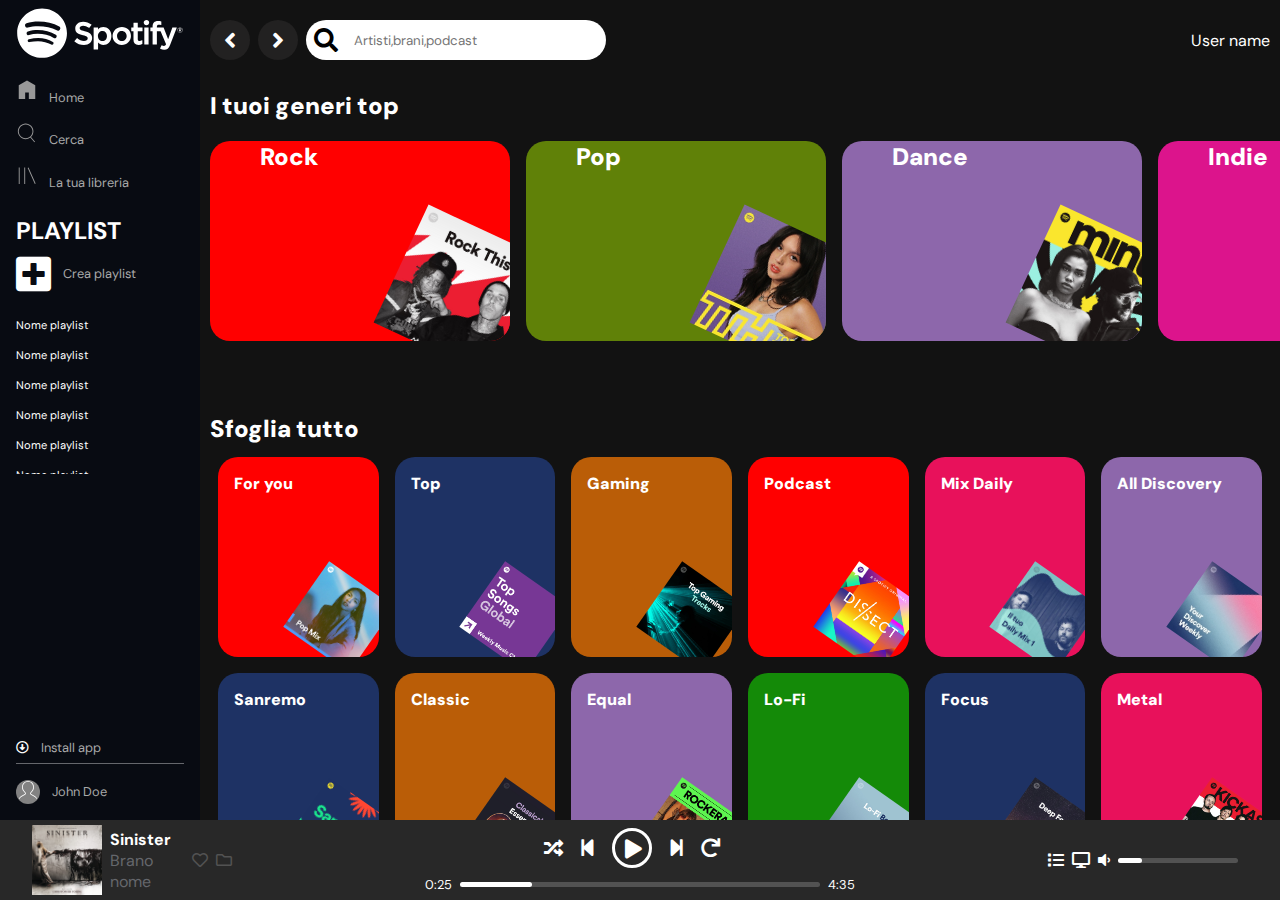
==== commit cfc2f4a7: "img rotate 25deg" ====
--- a/cerca.html
+++ b/cerca.html
@@ -166,85 +166,85 @@
 
                     <div class="all-genre-item foryou relative red">
                         <img src="img/allForYou.png" alt="you" class="absolute">
-                        <a href="#" class="absolute genre-item-title">Genere</a>
+                        <a href="#" class="absolute genre-item-title">For you</a>
                     </div>
 
                     <div class="all-genre-item relative blue">
-                        <img src="" alt="" class="absolute">
-                        <a href="#" class="absolute genre-item-title">Genere</a>
+                        <img src="img/allTop.jpg" alt="top" class="absolute">
+                        <a href="#" class="absolute genre-item-title">Top</a>
                     </div>
 
 
                     <div class="all-genre-item relative orange">
-                        <img src="" alt="" class="absolute">
-                        <a href="#" class="absolute genre-item-title">Genere</a>
+                        <img src="img/gamingAll.jpg" alt="gaming" class="absolute">
+                        <a href="#" class="absolute genre-item-title">Gaming</a>
                     </div>
 
 
                     <div class="all-genre-item relative red">
-                        <img src="" alt="" class="absolute">
-                        <a href="#" class="absolute genre-item-title">Genere</a>
+                        <img src="img/podcastAll.jpg" alt="podcast" class="absolute">
+                        <a href="#" class="absolute genre-item-title">Podcast</a>
                     </div>
 
 
                     <div class="all-genre-item relative salmon">
-                        <img src="" alt="" class="absolute">
-                        <a href="#" class="absolute genre-item-title">Genere</a>
+                        <img src="img/mixdaily.jpeg" alt="mixx" class="absolute">
+                        <a href="#" class="absolute genre-item-title">Mix Daily</a>
                     </div>
 
 
                     <div class="all-genre-item relative violet">
-                        <img src="" alt="" class="absolute">
-                        <a href="#" class="absolute genre-item-title">Genere</a>
+                        <img src="img/allDiscovery.jpeg" alt="discover" class="absolute">
+                        <a href="#" class="absolute genre-item-title">All Discovery</a>
                     </div>
 
 
                     <div class="all-genre-item relative blue">
-                        <img src="" alt="" class="absolute">
-                        <a href="#" class="absolute genre-item-title">Genere</a>
+                        <img src="img/sanremo.jpg" alt="" class="absolute">
+                        <a href="#" class="absolute genre-item-title">Sanremo</a>
                     </div>
 
 
                     <div class="all-genre-item relative orange">
-                        <img src="" alt="" class="absolute">
-                        <a href="#" class="absolute genre-item-title">Genere</a>
+                        <img src="img/classic.jpg" alt="" class="absolute">
+                        <a href="#" class="absolute genre-item-title">Classic</a>
                     </div>
 
 
                     <div class="all-genre-item relative  violet">
-                        <img src="" alt="" class="absolute">
-                        <a href="#" class="absolute genre-item-title">Genere</a>
+                        <img src="img/equal.jpg" alt="" class="absolute">
+                        <a href="#" class="absolute genre-item-title">Equal</a>
                     </div>
 
                     <div class="all-genre-item relative green">
-                        <img src="" alt="" class="absolute">
-                        <a href="#" class="absolute genre-item-title">Genere</a>
+                        <img src="img/lofi.jpg" alt="" class="absolute">
+                        <a href="#" class="absolute genre-item-title">Lo-Fi</a>
                     </div>
 
 
                     <div class="all-genre-item relative blue">
-                        <img src="" alt="" class="absolute">
-                        <a href="#" class="absolute genre-item-title">Genere</a>
+                        <img src="img/focus.jpg" alt="" class="absolute">
+                        <a href="#" class="absolute genre-item-title">Focus</a>
                     </div>
 
                     <div class="all-genre-item relative salmon">
-                        <img src="" alt="" class="absolute">
-                        <a href="#" class="absolute genre-item-title">Genere</a>
+                        <img src="img/metal.jpg" alt="" class="absolute">
+                        <a href="#" class="absolute genre-item-title">Metal</a>
                     </div>
 
                     <div class="all-genre-item relative violet">
-                        <img src="" alt="" class="absolute">
-                        <a href="#" class="absolute genre-item-title">Genere</a>
+                        <img src="img/punk.jpg" alt="" class="absolute">
+                        <a href="#" class="absolute genre-item-title">Punk</a>
                     </div>
 
                     <div class="all-genre-item relative blue">
-                        <img src="" alt="" class="absolute">
-                        <a href="#" class="absolute genre-item-title">Genere</a>
+                        <img src="img/einaudi.jpeg" alt="" class="absolute">
+                        <a href="#" class="absolute genre-item-title">Mix Einaudi</a>
                     </div>
 
                     <div class="all-genre-item relative green">
-                        <img src="" alt="" class="absolute">
-                        <a href="#" class="absolute genre-item-title">Genere</a>
+                        <img src="img/aquietplace.jpeg" alt="" class="absolute">
+                        <a href="#" class="absolute genre-item-title">Relax</a>
                     </div>
 
 
--- a/css/search.css
+++ b/css/search.css
@@ -69,7 +69,6 @@
 
 .top-genre-item {
     height: 200px;
-    /* width: calc((100% / 3) - 2rem); */ 
     width: 300px;
     border-radius: 20px; 
     margin-right: 1rem;
@@ -104,11 +103,11 @@
 }
 
 .top-genre-item > img{
-    width: 80px;
-    height: 80px;
-    transform: rotate(35deg);
-    bottom:0;
-    right: 0;
+    width: 130px;
+    height: 130px;
+    transform: rotate(25deg);
+    bottom: -15px;
+    right: -15px;
     
 }
 
@@ -141,6 +140,10 @@
     overflow: hidden;
 }
 
+.all-genre-item a{
+    font-weight: 900;
+}
+
 .all-genre-item img{
     width: 80px;
     height: 80px;
@@ -187,7 +190,6 @@
     /* ? ALL GENRE ITEM */
     /* ? felx */
     .all-genre-item{
-        background-color: aquamarine;
         width: calc((100% / 6) - 1rem);
         height: 200px;
         margin:.5rem .5rem ;
@@ -204,7 +206,6 @@
        /* ? ALL GENRE ITEM */
     /* ? felx */
     .all-genre-item{
-        background-color: aquamarine;
         width: calc((100% / 4) - 1rem);
         height: 200px;
         margin:.5rem .5rem ;
@@ -221,8 +222,7 @@
     /* ? ALL GENRE ITEM */
     /* ? felx */
     .all-genre-item{
-        background-color: aquamarine;
-        width: calc((100% / 4) - 1rem);
+        width: calc((100% / 2) - 1rem);
         height: 200px;
         margin:.5rem .5rem ;
         border-radius: 20px;
@@ -240,7 +240,6 @@
     /* ? ALL GENRE ITEM */
     /* ? felx */
     .all-genre-item{
-        background-color: aquamarine;
         width: calc((100% / 2) - 1rem);
         height: 200px;
         margin:.5rem .5rem ;
